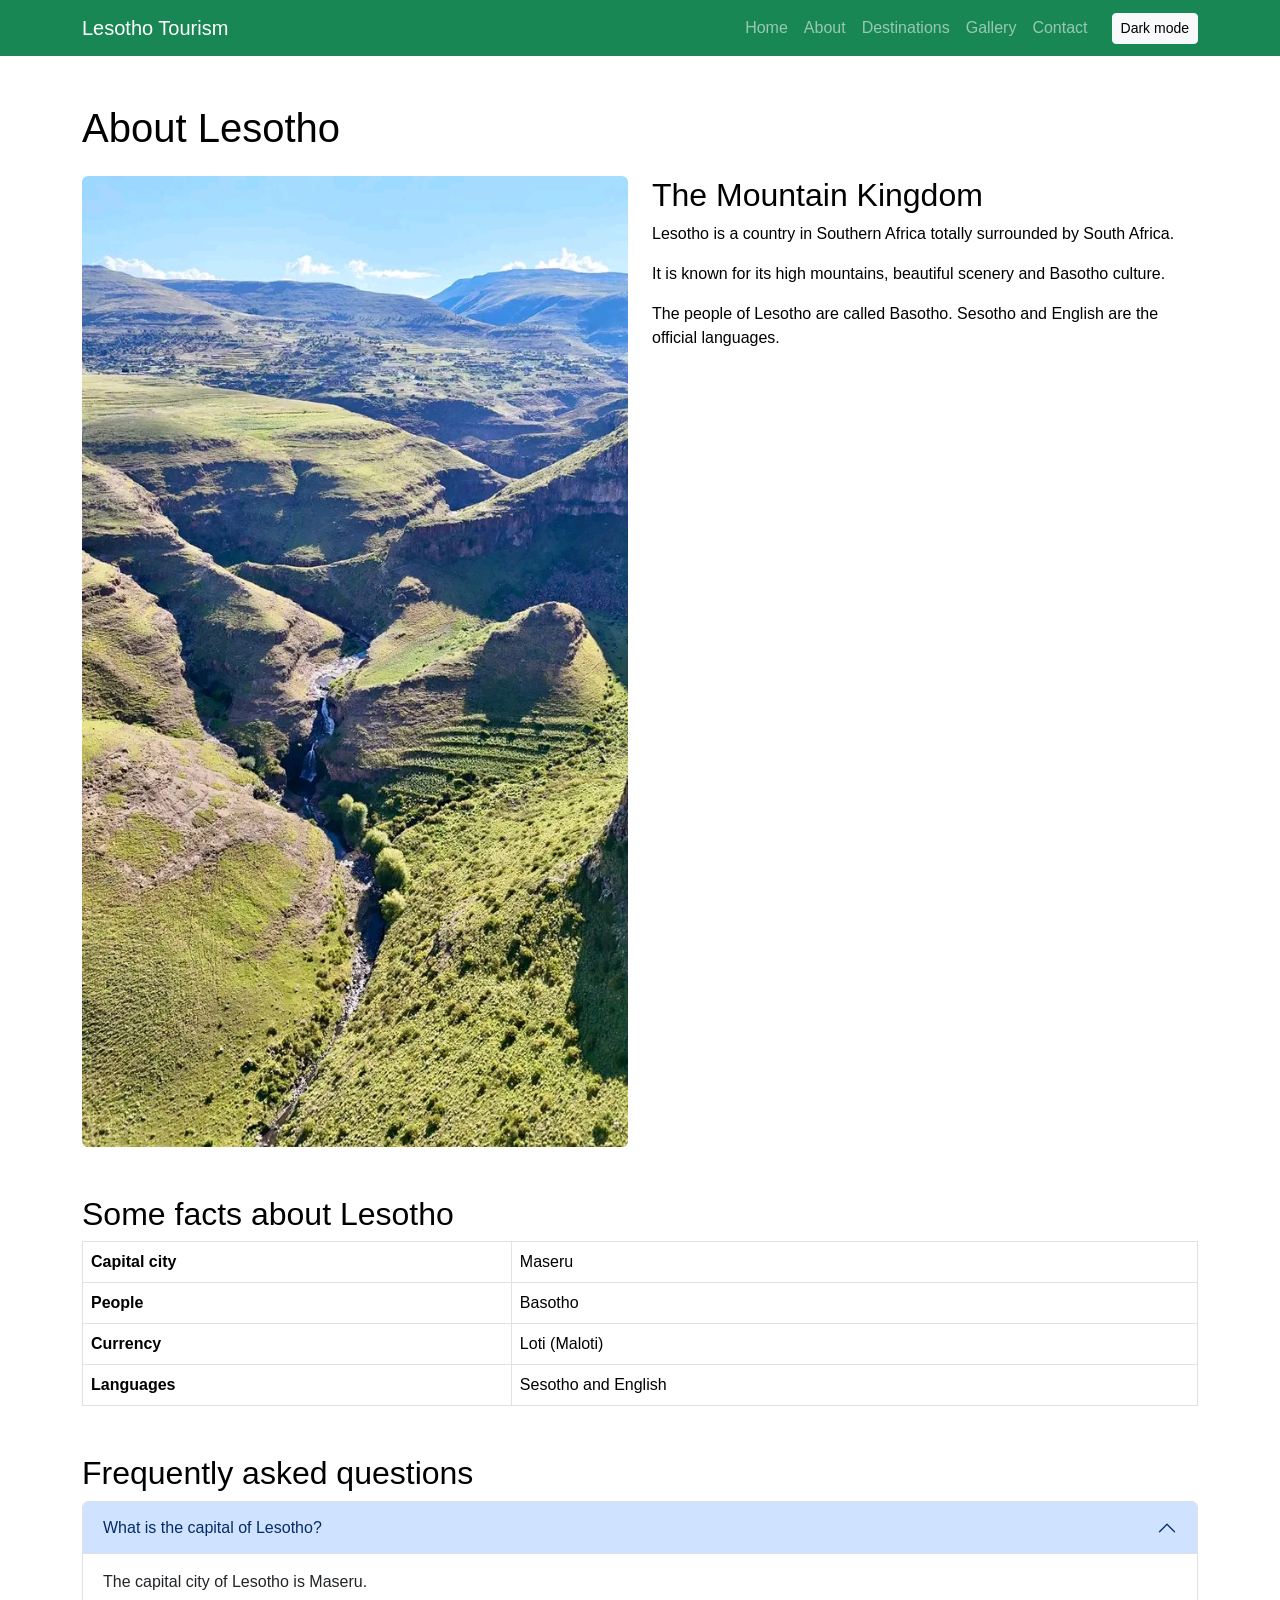
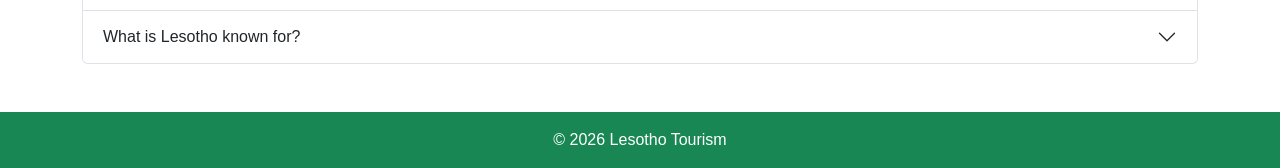
==== about.html @ ea28a959 "Add files via upload" ====
<!DOCTYPE html>
<html lang="en">
    <head>
        <meta charset="utf-8">
        <meta content="width=device-width, initial-scale=1.0" name="viewport">
        <title>About Lesotho</title>
        <link href="https://cdn.jsdelivr.net/npm/bootstrap@5.3.3/dist/css/bootstrap.min.css" rel="stylesheet">
        <link href="style.css" rel="stylesheet">
    </head>
    <body>
        <header>
            <nav class="navbar navbar-expand-lg navbar-dark bg-success">
                <div class="container">
                    <a class="navbar-brand" href="index.html">Lesotho Tourism</a>
                    <button class="navbar-toggler" data-bs-target="#menu" data-bs-toggle="collapse" type="button">
                        <span class="navbar-toggler-icon"></span>
                    </button>
                    <div class="collapse navbar-collapse" id="menu">
                        <ul class="navbar-nav ms-auto">
                            <li class="nav-item">
                                <a class="nav-link" href="index.html">Home</a>
                            </li>
                            <li class="nav-item">
                                <a class="nav-link" href="about.html">About</a>
                            </li>
                            <li class="nav-item">
                                <a class="nav-link" href="destinations.html">Destinations</a>
                            </li>
                            <li class="nav-item">
                                <a class="nav-link" href="gallery.html">Gallery</a>
                            </li>
                            <li class="nav-item">
                                <a class="nav-link" href="contact.html">Contact</a>
                            </li>
                        </ul>
                        <button class="btn btn-light btn-sm ms-lg-3" id="themeButton">Dark mode</button>
                    </div>
                </div>
            </nav>
        </header>
        <main>
            <section class="container mt-5">
                <h1>About Lesotho</h1>
                <div class="row mt-4">
                    <div class="col-md-6">
                        <img alt="Lesotho mountains" class="img-fluid rounded" src="mountains.jpg">
                    </div>
                    <div class="col-md-6">
              <h2>The Mountain Kingdom</h2>
              <p>Lesotho is a country in Southern Africa totally surrounded by South Africa.</p>
                        <p>It is known for its high mountains, beautiful scenery and Basotho culture.</p>
                        <p>The people of Lesotho are called Basotho. Sesotho and English are the official languages.</p>
                    </div>
                </div>
            </section>
            <section class="container mt-5">
                <h2>Some facts about Lesotho</h2>
                <table class="table table-bordered">
                    <tr>
                        <th>Capital city</th>
                        <td>Maseru</td>
                    </tr>
                    <tr>
                        <th>People</th>
                        <td>Basotho</td>
                    </tr>
                    <tr>
                        <th>Currency</th>
                        <td>Loti (Maloti)</td>
                    </tr>
                    <tr>
                        <th>Languages</th>
                        <td>Sesotho and English</td>
                    </tr>
                </table>
            </section>
            <section class="container mt-5 mb-5">
                <h2>Frequently asked questions</h2>
                <div class="accordion" id="questions">
                    <div class="accordion-item">
                        <h3 class="accordion-header">
                            <button class="accordion-button" data-bs-target="#one" data-bs-toggle="collapse">What is the capital of Lesotho?</button>
                        </h3>
                        <div class="accordion-collapse collapse show" data-bs-parent="#questions" id="one">
                            <div class="accordion-body">The capital city of Lesotho is Maseru.</div>
                        </div>
                    </div>
                    <div class="accordion-item">
                        <h3 class="accordion-header">
                            <button class="accordion-button collapsed" data-bs-target="#two" data-bs-toggle="collapse">What is Lesotho known for?</button>
                        </h3>
                        <div class="accordion-collapse collapse" data-bs-parent="#questions" id="two">
                            <div class="accordion-body">Lesotho is known for its mountains, culture and natural beauty.</div>
                        </div>
                    </div>
                </div>
            </section>
        </main>
        <footer class="bg-success text-white text-center p-3 mt-5">© 2026 Lesotho Tourism</footer>
        <script src="https://cdn.jsdelivr.net/npm/bootstrap@5.3.3/dist/js/bootstrap.bundle.min.js"></script>
        <script src="script.js"></script>
    </body>
</html>
---- style.css ----
body {
    margin: 0;
    font-family: Arial, sans-serif;
    background-color: white;
    color: black;
}

.home {
    background-image: url("lesotho.jpg");
    background-size: cover;
    background-position: center;
    color: white;
    padding: 120px 20px;
    text-align: center;
}

.home h1 {
    font-size: 45px;
    color: white;
}

.home p {
    font-size: 20px;
}

.carousel img {
    height: 350px;
    object-fit: cover;
}

.card img {
    height: 200px;
    object-fit: cover;
}

.gallery-picture {
    width: 100%;
    height: 220px;
    object-fit: cover;
}

.gallery-picture:hover {
    opacity: 0.7;
}

.dark {
    background-color: #222;
    color: white;
}

.dark .card {
    background-color: #333;
    color: white;
}

.dark .form-control,
.dark .form-select {
    background-color: #333;
    color: white;
}

@media screen and (max-width: 600px) {
    .home {
        padding: 80px 15px;
    }

    .home h1 {
        font-size: 32px;
    }

    .carousel img {
        height: 220px;
    }
}
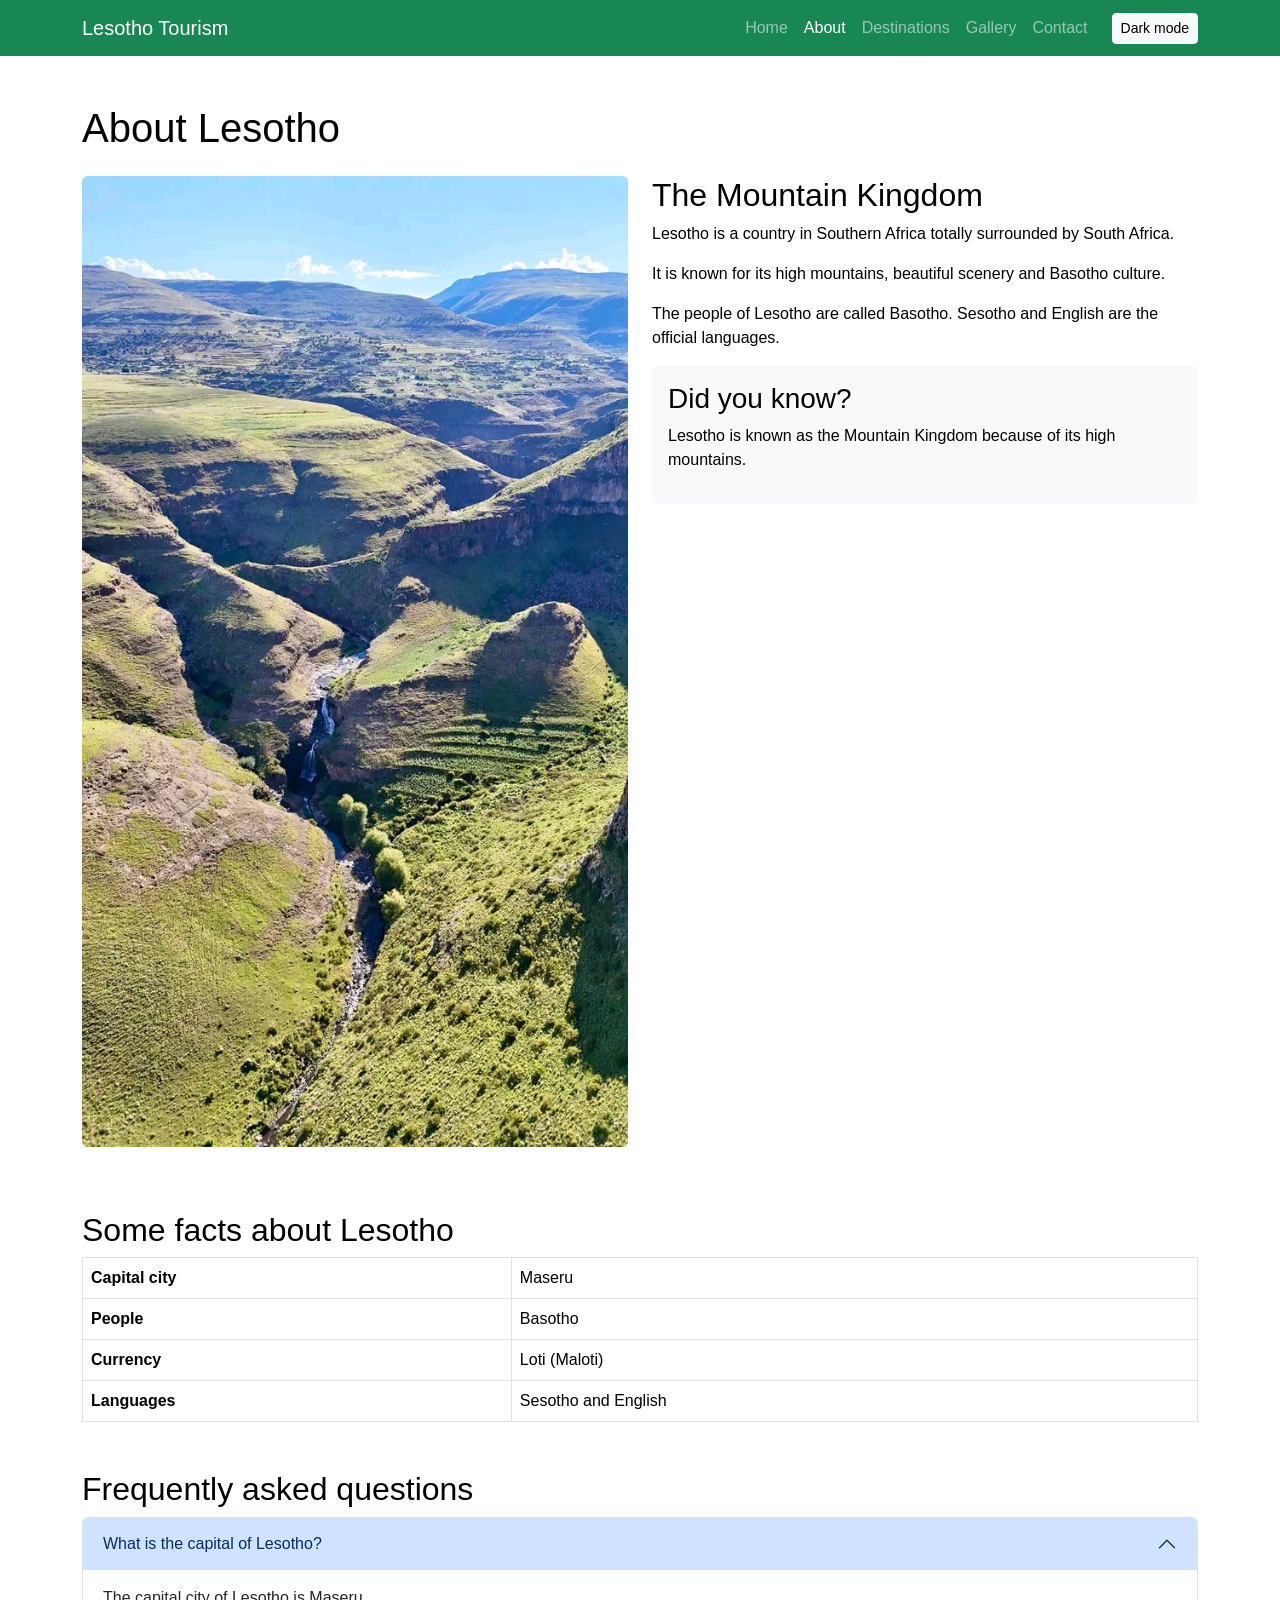
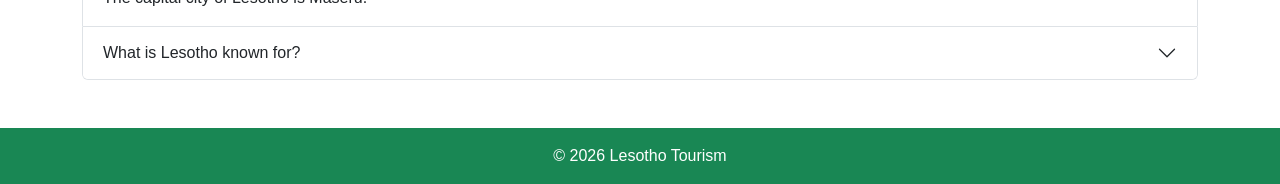
==== commit f5fb9e56: "Refactor About page with improved semantics Updated the About page layout and content structure." ====
--- a/about.html
+++ b/about.html
@@ -12,16 +12,18 @@
             <nav class="navbar navbar-expand-lg navbar-dark bg-success">
                 <div class="container">
                     <a class="navbar-brand" href="index.html">Lesotho Tourism</a>
+
                     <button class="navbar-toggler" data-bs-target="#menu" data-bs-toggle="collapse" type="button">
                         <span class="navbar-toggler-icon"></span>
                     </button>
+
                     <div class="collapse navbar-collapse" id="menu">
                         <ul class="navbar-nav ms-auto">
                             <li class="nav-item">
                                 <a class="nav-link" href="index.html">Home</a>
                             </li>
                             <li class="nav-item">
-                                <a class="nav-link" href="about.html">About</a>
+                                <a class="nav-link active" href="about.html">About</a>
                             </li>
                             <li class="nav-item">
                                 <a class="nav-link" href="destinations.html">Destinations</a>
@@ -33,28 +35,41 @@
                                 <a class="nav-link" href="contact.html">Contact</a>
                             </li>
                         </ul>
+
                         <button class="btn btn-light btn-sm ms-lg-3" id="themeButton">Dark mode</button>
                     </div>
                 </div>
             </nav>
         </header>
+
         <main>
             <section class="container mt-5">
                 <h1>About Lesotho</h1>
+
                 <div class="row mt-4">
-                    <div class="col-md-6">
+                    <div class="col-md-6 mb-3">
                         <img alt="Lesotho mountains" class="img-fluid rounded" src="mountains.jpg">
                     </div>
+
                     <div class="col-md-6">
-              <h2>The Mountain Kingdom</h2>
-              <p>Lesotho is a country in Southern Africa totally surrounded by South Africa.</p>
-                        <p>It is known for its high mountains, beautiful scenery and Basotho culture.</p>
-                        <p>The people of Lesotho are called Basotho. Sesotho and English are the official languages.</p>
+                        <article>
+                            <h2>The Mountain Kingdom</h2>
+                            <p>Lesotho is a country in Southern Africa totally surrounded by South Africa.</p>
+                            <p>It is known for its high mountains, beautiful scenery and Basotho culture.</p>
+                            <p>The people of Lesotho are called Basotho. Sesotho and English are the official languages.</p>
+                        </article>
+
+                        <aside class="bg-light p-3 rounded">
+                            <h3>Did you know?</h3>
+                            <p>Lesotho is known as the Mountain Kingdom because of its high mountains.</p>
+                        </aside>
                     </div>
                 </div>
             </section>
+
             <section class="container mt-5">
                 <h2>Some facts about Lesotho</h2>
+
                 <table class="table table-bordered">
                     <tr>
                         <th>Capital city</th>
@@ -74,30 +89,48 @@
                     </tr>
                 </table>
             </section>
+
             <section class="container mt-5 mb-5">
                 <h2>Frequently asked questions</h2>
+
                 <div class="accordion" id="questions">
                     <div class="accordion-item">
                         <h3 class="accordion-header">
-                            <button class="accordion-button" data-bs-target="#one" data-bs-toggle="collapse">What is the capital of Lesotho?</button>
+                            <button class="accordion-button" data-bs-target="#one" data-bs-toggle="collapse" type="button">
+                                What is the capital of Lesotho?
+                            </button>
                         </h3>
+
                         <div class="accordion-collapse collapse show" data-bs-parent="#questions" id="one">
-                            <div class="accordion-body">The capital city of Lesotho is Maseru.</div>
+                            <div class="accordion-body">
+                                The capital city of Lesotho is Maseru.
+                            </div>
                         </div>
                     </div>
+
                     <div class="accordion-item">
                         <h3 class="accordion-header">
-                            <button class="accordion-button collapsed" data-bs-target="#two" data-bs-toggle="collapse">What is Lesotho known for?</button>
+                            <button class="accordion-button collapsed" data-bs-target="#two" data-bs-toggle="collapse" type="button">
+                                What is Lesotho known for?
+                            </button>
                         </h3>
+
                         <div class="accordion-collapse collapse" data-bs-parent="#questions" id="two">
-                            <div class="accordion-body">Lesotho is known for its mountains, culture and natural beauty.</div>
+                            <div class="accordion-body">
+                                Lesotho is known for its mountains, culture and natural beauty.
+                            </div>
                         </div>
                     </div>
                 </div>
             </section>
         </main>
-        <footer class="bg-success text-white text-center p-3 mt-5">© 2026 Lesotho Tourism</footer>
+
+        <footer class="bg-success text-white text-center p-3 mt-5">
+            © 2026 Lesotho Tourism
+        </footer>
+
         <script src="https://cdn.jsdelivr.net/npm/bootstrap@5.3.3/dist/js/bootstrap.bundle.min.js"></script>
         <script src="script.js"></script>
     </body>
-</html>
+    </html>
+    
--- a/style.css
+++ b/style.css
@@ -44,12 +44,12 @@
 }
 
 .dark {
-    background-color: #222;
+    background-color: black;
     color: white;
 }
 
 .dark .card {
-    background-color: #333;
+    background-color: black;
     color: white;
 }
 
